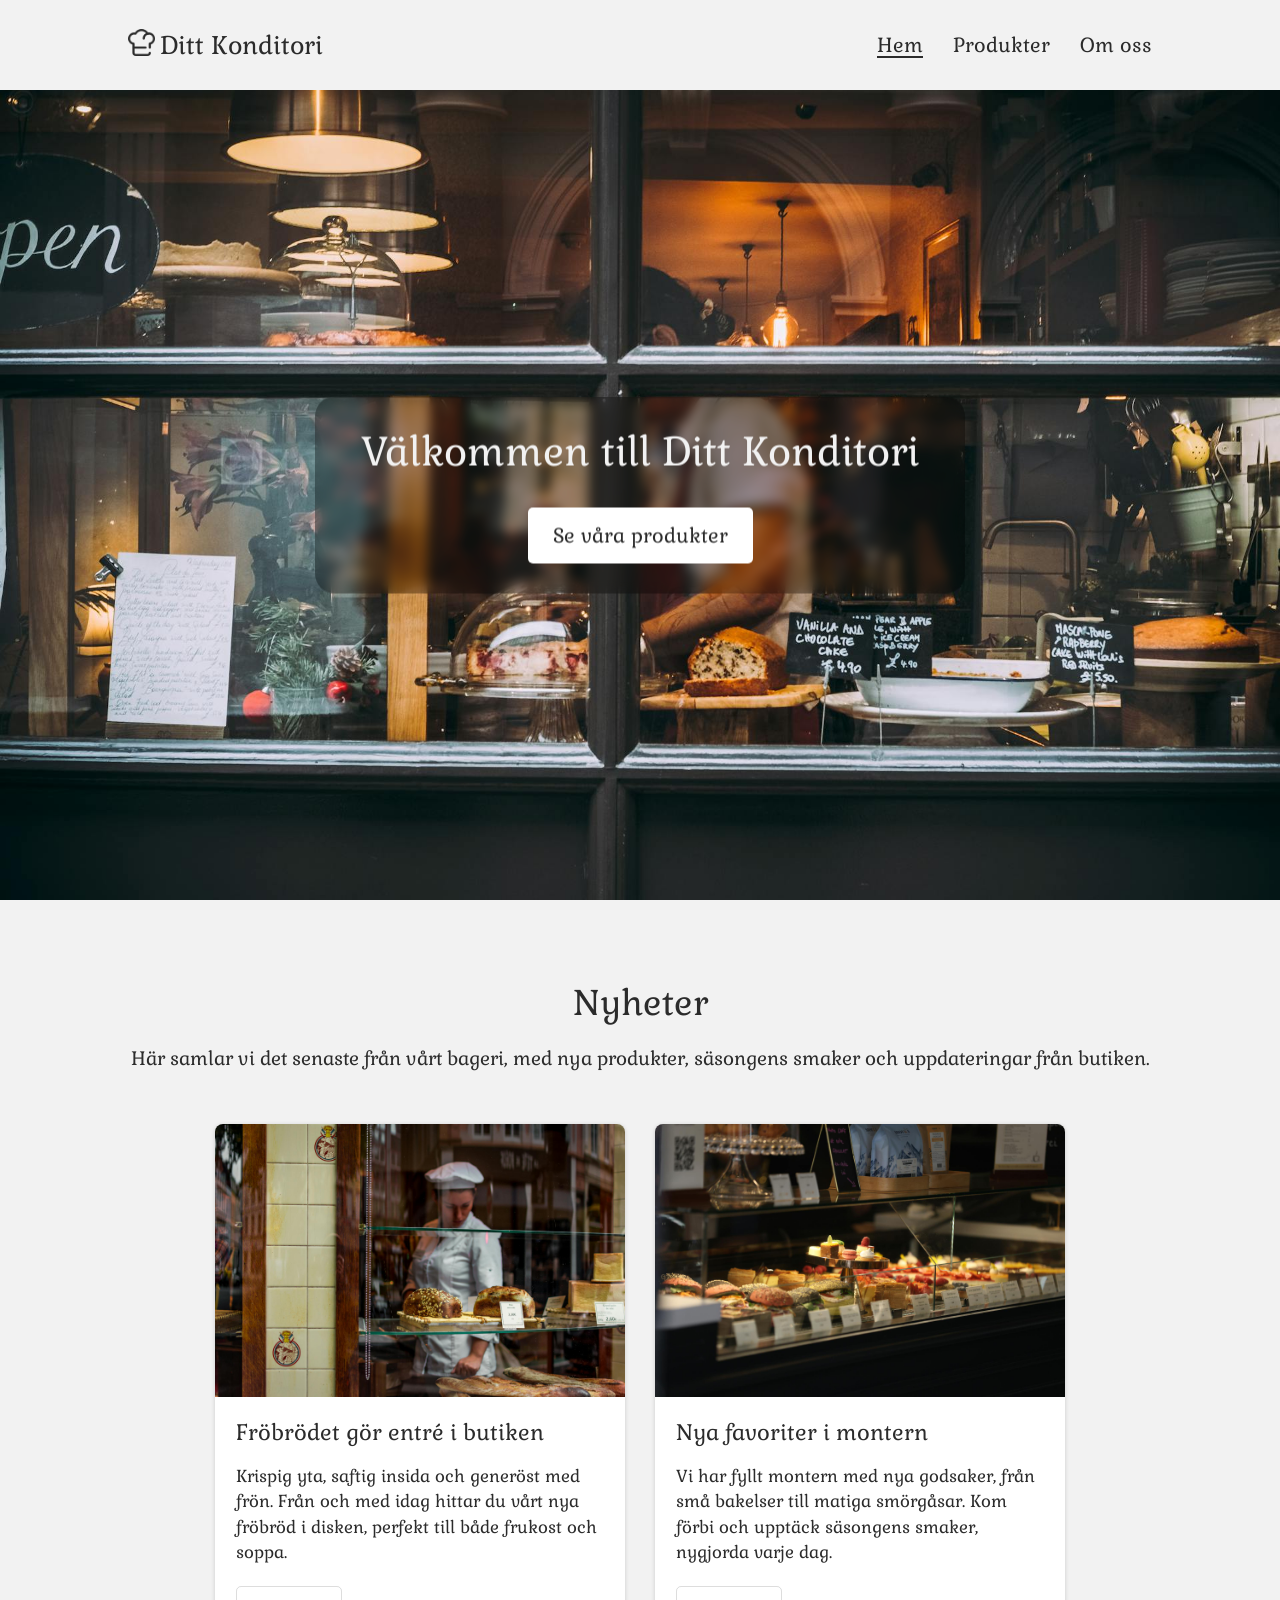
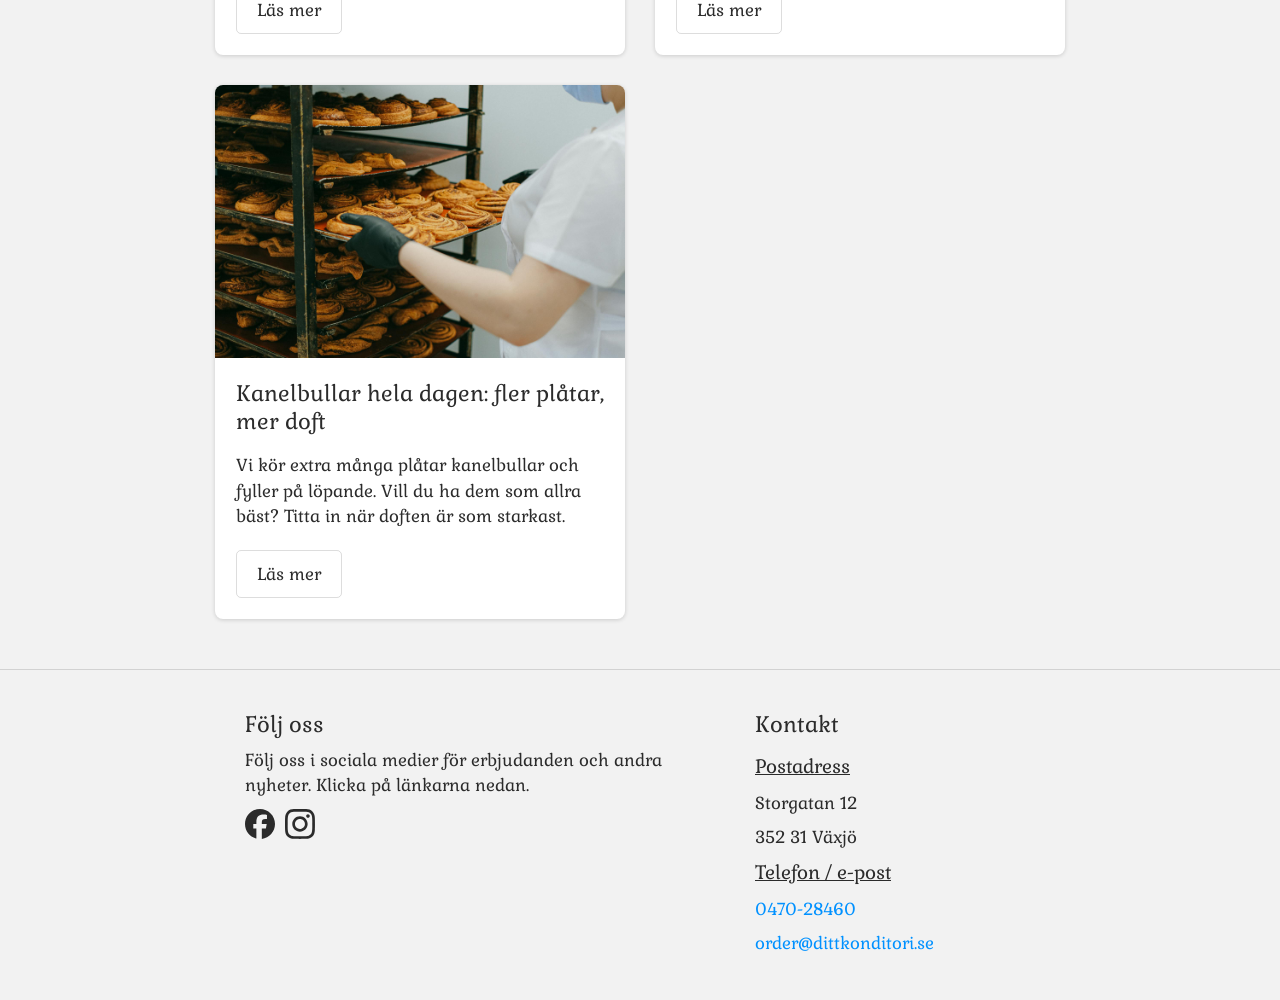
==== index.html @ 104e7aef "add homepage + nav + footer styling and image assets" ====
<!DOCTYPE html>
<html lang="sv">
  <head>
    <meta charset="UTF-8" />
    <meta name="viewport" content="width=device-width, initial-scale=1.0" />
    <link rel="preconnect" href="https://fonts.googleapis.com" />
    <link rel="preconnect" href="https://fonts.gstatic.com" crossorigin />
    <link
      href="https://fonts.googleapis.com/css2?family=Gabriela&display=swap"
      rel="stylesheet"
    />
    <link rel="stylesheet" href="style.css" />
    <title>Ditt Konditori</title>
  </head>
  <body>
    <header>
      <a class="link-animation" id="logo" href=".">
        <img src="images/logo.png" alt="Kockhatt logga" />
        Ditt Konditori
      </a>
      <nav>
        <ul>
          <li><a class="link-animation active" href=".">Hem</a></li>
          <li><a class="link-animation" href="produkter/">Produkter</a></li>
          <li><a class="link-animation" href="om-oss/">Om oss</a></li>
        </ul>
      </nav>
    </header>
    <main>
      <section id="hero">
        <div class="cta">
          <h1>Välkommen till Ditt Konditori</h1>
          <a href="produkter/">Se våra produkter</a>
        </div>
        <img
          src="images/hero.jpg"
          alt="Konditoriets skyltfönster med varm belysning, personal bakom disken och kakor samt bakverk på fat med prisskyltar."
        />
      </section>
      <section id="news">
        <div class="news-title">
          <h2>Nyheter</h2>
          <p class="subheading">
            Här samlar vi det senaste från vårt bageri, med nya produkter,
            säsongens smaker och uppdateringar från butiken.
          </p>
        </div>
        <div class="news-container">
          <article>
            <img
              src="/images/news-1.jpg"
              alt="Bagare bakom glasruta i konditoriets fönster med bröd och baguetter i förgrunden."
            />
            <div class="article-content-wrapper">
              <h3>Fröbrödet gör entré i butiken</h3>
              <p>
                Krispig yta, saftig insida och generöst med frön. Från och med
                idag hittar du vårt nya fröbröd i disken, perfekt till både
                frukost och soppa.
              </p>
              <a href="#">Läs mer</a>
            </div>
          </article>
          <article>
            <img
              src="/images/news-2.jpg"
              alt="Konditorimonter med bakelser, smörgåsar och tårtbitar, med små prisskyltar framför."
            />
            <div class="article-content-wrapper">
              <h3>Nya favoriter i montern</h3>
              <p>
                Vi har fyllt montern med nya godsaker, från små bakelser till
                matiga smörgåsar. Kom förbi och upptäck säsongens smaker,
                nygjorda varje dag.
              </p>
              <a href="#">Läs mer</a>
            </div>
          </article>
          <article>
            <img
              src="/images/news-3.jpg"
              alt="Bagare med handske hanterar nygräddade kanelbullar på plåtar i ett bakställ."
            />
            <div class="article-content-wrapper">
              <h3>Kanelbullar hela dagen: fler plåtar, mer doft</h3>
              <p>
                Vi kör extra många plåtar kanelbullar och fyller på löpande.
                Vill du ha dem som allra bäst? Titta in när doften är som
                starkast.
              </p>
              <a href="#">Läs mer</a>
            </div>
          </article>
        </div>
      </section>
    </main>
    <div class="footer-wrapper">
      <footer>
        <section id="follow-us">
          <h3>Följ oss</h3>
          <p>
            Följ oss i sociala medier för erbjudanden och andra nyheter. Klicka
            på länkarna nedan.
          </p>
          <ul>
            <li>
              <a class="social-icon" href="#"
                ><svg xmlns="http://www.w3.org/2000/svg" viewBox="0 0 512 512">
                  <!--!Font Awesome Free v7.1.0 by @fontawesome - https://fontawesome.com License - https://fontawesome.com/license/free Copyright 2025 Fonticons, Inc.-->
                  <path
                    d="M512 256C512 114.6 397.4 0 256 0S0 114.6 0 256C0 376 82.7 476.8 194.2 504.5l0-170.3-52.8 0 0-78.2 52.8 0 0-33.7c0-87.1 39.4-127.5 125-127.5 16.2 0 44.2 3.2 55.7 6.4l0 70.8c-6-.6-16.5-1-29.6-1-42 0-58.2 15.9-58.2 57.2l0 27.8 83.6 0-14.4 78.2-69.3 0 0 175.9C413.8 494.8 512 386.9 512 256z"
                  />
                </svg>
              </a>
            </li>
            <li>
              <a class="social-icon" href="#"
                ><svg viewBox="0 0 449 449" xmlns="http://www.w3.org/2000/svg">
                  <path
                    d="M224.175 109.175C160.675 108.975 109.075 160.375 108.875 223.875C108.675 287.375 160.075 338.975 223.575 339.175C287.075 339.375 338.675 287.975 338.875 224.475C339.075 160.975 287.675 109.375 224.175 109.175ZM223.575 149.575C264.775 149.375 298.275 182.675 298.475 223.875C298.675 265.075 265.375 298.575 224.175 298.775C182.975 298.975 149.475 265.675 149.275 224.475C149.075 183.275 182.375 149.775 223.575 149.575ZM316.975 104.475C316.975 89.675 328.975 77.675 343.775 77.675C358.575 77.675 370.575 89.675 370.575 104.475C370.575 119.275 358.575 131.275 343.775 131.275C328.975 131.275 316.975 119.275 316.975 104.475ZM446.675 131.675C444.975 95.775 436.775 63.975 410.475 37.775C384.275 11.575 352.475 3.375 316.575 1.575C279.575 -0.525 168.675 -0.525 131.675 1.575C95.875 3.275 64.075 11.475 37.775 37.675C11.475 63.875 3.375 95.675 1.575 131.575C-0.525 168.575 -0.525 279.475 1.575 316.475C3.275 352.375 11.475 384.175 37.775 410.375C64.075 436.575 95.775 444.775 131.675 446.575C168.675 448.675 279.575 448.675 316.575 446.575C352.475 444.875 384.275 436.675 410.475 410.375C436.675 384.175 444.875 352.375 446.675 316.475C448.775 279.475 448.775 168.675 446.675 131.675ZM398.875 356.175C391.075 375.775 375.975 390.875 356.275 398.775C326.775 410.475 256.775 407.775 224.175 407.775C191.575 407.775 121.475 410.375 92.075 398.775C72.475 390.975 57.375 375.875 49.475 356.175C37.775 326.675 40.475 256.675 40.475 224.075C40.475 191.475 37.875 121.375 49.475 91.975C57.275 72.375 72.375 57.275 92.075 49.375C121.575 37.675 191.575 40.375 224.175 40.375C256.775 40.375 326.875 37.775 356.275 49.375C375.875 57.175 390.975 72.275 398.875 91.975C410.575 121.475 407.875 191.475 407.875 224.075C407.875 256.675 410.575 326.775 398.875 356.175Z"
                  />
                </svg>
              </a>
            </li>
          </ul>
        </section>
        <section id="contact-us">
          <h3>Kontakt</h3>
          <p class="subheading">Postadress</p>
          <p>Storgatan 12</p>
          <p>352 31 Växjö</p>
          <p class="subheading">Telefon / e-post</p>
          <p><a href="tel:0470-28460">0470-28460</a></p>
          <p>
            <a href="mailto:order@dittkonditori.se">order@dittkonditori.se</a>
          </p>
        </section>
      </footer>
    </div>
  </body>
</html>
---- style.css ----
:root {
  --color-light: hsl(0deg 0% 95%);
  --color-dark: hsl(0deg 0% 17%);
  --color-link: hsl(205.88, 100%, 50%);
  --color-black-a35: hsl(0deg 0% 0% / 0.35);
  --border-subtle: hsl(0deg 0% 17% / 0.16);
  --border-strong: hsl(0deg 0% 17% / 0.32);
  --card-shadow: hsl(0deg 0% 0% / 0.16) 0px 1px 4px;
  --font-h1: 4rem;
  --font-h2: 3.5rem;
  --font-h3: 2.2rem;
  --font-p: 1.7rem;
  --font-cta-btn: 2rem;
  --font-nav-a: 2rem;
  --font-subheading: 1.9rem;
}

/* Global styling */

* {
  margin: 0;
  padding: 0;
  box-sizing: border-box;
}

html {
  font-size: 62.5%;
}

body {
  background-color: var(--color-light);
  font-family: "Gabriela", serif;
}

h1,
h2,
h3,
h4 {
  font-weight: 400;
  color: var(--color-dark);
}

h1 {
  font-size: var(--font-h1);
}

h2 {
  font-size: var(--font-h2);
}

h3 {
  font-size: var(--font-h3);
}

h4 {
  font-size: var(--font-h4);
}

p {
  font-size: var(--font-p);
  color: var(--color-dark);
  line-height: 1.5;
}

a {
  text-decoration: none;
  color: var(--color-dark);
}

img {
  pointer-events: none;
  user-select: none;
  display: block;
}

.subheading {
  font-size: var(--font-subheading);
}

.link-animation::after {
  content: "";
  position: absolute;
  bottom: 0;
  left: 0;
  width: 100%;
  height: 0.1em;
  background-color: var(--color-dark);
  opacity: 0;
  transition: all 0.2s;
}

.link-animation:hover::after {
  opacity: 1;
  transform: translate3d(0, 0.2em, 0);
}

.link-animation.active::after {
  opacity: 1;
}

header {
  width: 80%;
  min-height: 10svh;
  margin: auto;
  padding-block: 1.5rem;
  display: flex;
  flex-wrap: wrap;
  gap: 2rem;

  #logo {
    display: flex;
    align-items: center;
    gap: 0.5rem;
    flex: 1;
    font-size: 2.5rem;
    white-space: nowrap;

    img {
      width: 2.7rem;
      height: 2.7rem;
      margin-bottom: 0.5rem;
    }
  }
}

nav {
  margin: auto;

  ul {
    display: flex;
    justify-content: center;
    gap: 3rem;
  }

  li {
    list-style-type: none;
  }

  a {
    position: relative;
    font-size: var(--font-nav-a);
  }
}

.footer-wrapper {
  color: var(--color-light);
  border-top: 0.1rem solid var(--border-subtle);
}

footer {
  width: 80%;
  max-width: 137rem;
  margin: auto;
  padding: 4rem;
  display: flex;
  justify-content: center;
  flex-wrap: wrap;
  gap: 3rem 6rem;

  section {
    flex: 1 1 28rem;
  }

  h3 {
    margin-bottom: 1rem;
  }

  #follow-us {
    max-width: 45rem;
    p {
      margin-bottom: 1rem;
    }

    ul {
      display: flex;
      gap: 1rem;
    }

    li {
      list-style-type: none;
    }

    svg {
      width: 3rem;
      height: 3rem;
      fill: var(--color-dark);
    }
  }

  #contact-us {
    max-width: 28rem;

    .subheading {
      text-decoration: underline;
    }

    p {
      line-height: 2;
    }

    a {
      color: var(--color-link);

      &:hover {
        text-decoration: underline;
      }
    }
  }
}

/* Homepage styling */

#hero {
  position: relative;
  height: 90svh;
  margin-bottom: 8rem;

  .cta {
    position: absolute;
    top: 50%;
    left: 50%;
    transform: translate(-50%, -50%);
    max-width: 65rem;
    width: 90%;
    padding: 3rem;
    text-align: center;
    border-radius: 2rem;
    background: var(--color-black-a35);
    backdrop-filter: blur(6px) saturate(130%);
  }

  h1 {
    margin-bottom: 3rem;
    color: var(--color-light);
  }

  a {
    display: inline-block;
    padding: 1.5rem 2.5rem;
    background-color: white;
    border-radius: 0.5rem;
    font-size: var(--font-cta-btn);
    transition: all 0.2s ease;

    &:hover {
      background-color: var(--color-light);
    }
  }

  img {
    width: 100%;
    height: 100%;
    object-fit: cover;
  }
}

#news {
  width: 80%;
  margin: auto;
  margin-bottom: 5rem;
  display: flex;
  flex-direction: column;
  align-items: center;
  justify-content: center;

  .news-title {
    text-align: center;

    h2 {
      margin-bottom: 2rem;
    }

    p {
      margin-bottom: 5rem;
    }
  }

  .news-container {
    width: 100%;
    display: grid;
    grid-template-columns: repeat(auto-fit, minmax(20rem, 41rem));
    justify-content: center;
    gap: 3rem;
  }

  article {
    background-color: white;
    border-radius: 0.8rem;
    overflow: hidden;
    transition: all 0.2s ease;
    box-shadow: var(--card-shadow);
  }

  .article-content-wrapper {
    padding: 2.1rem;
  }

  img {
    width: 100%;
    object-fit: cover;
  }

  h3 {
    margin-bottom: 1.8rem;
  }

  p {
    margin-bottom: 2rem;
    line-height: 1.5;
  }

  a {
    display: inline-block;
    padding: 1.2rem 2rem;
    font-size: var(--font-p);
    border: 0.1rem solid var(--border-subtle);
    border-radius: 0.5rem;
    transition: all 0.2s ease;

    &:hover {
      background-color: var(--color-light);
      border-color: var(--border-strong);
    }
  }
}

/* Media queries */

@media only screen and (max-width: 874px) {
  footer {
    justify-content: flex-start;
  }
}

@media only screen and (max-width: 610px) {
  header #logo {
    justify-content: center;
  }
}

@media only screen and (max-width: 480px) {
  :root {
    --font-h1: 3.5rem;
    --font-h2: 3rem;
    --font-h3: 2rem;
    --font-p: 1.5rem;
    --font-cta-btn: 1.7rem;
    --font-nav-a: 1.7rem;
    --font-subheading: 1.7rem;
  }

  footer {
    #follow-us {
      svg {
        width: 2.4rem;
        height: 2.4rem;
      }
    }
  }
}
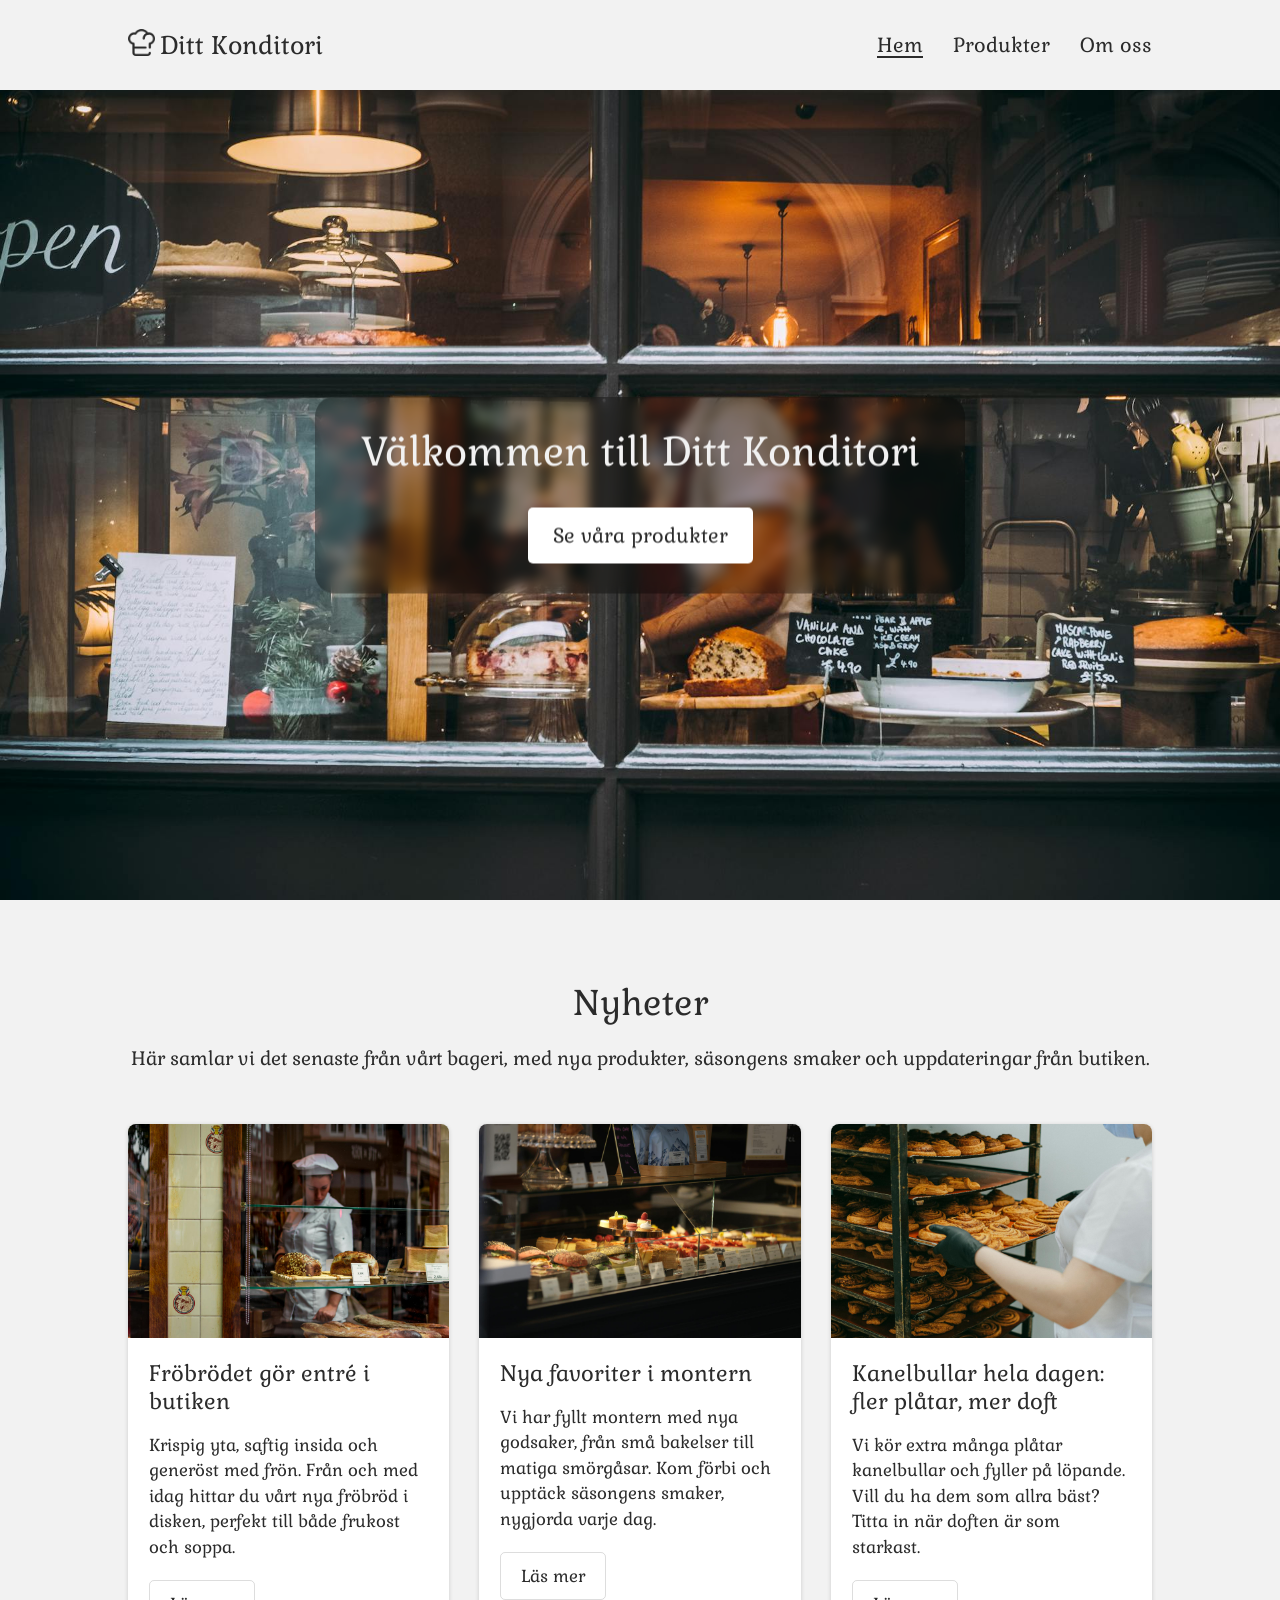
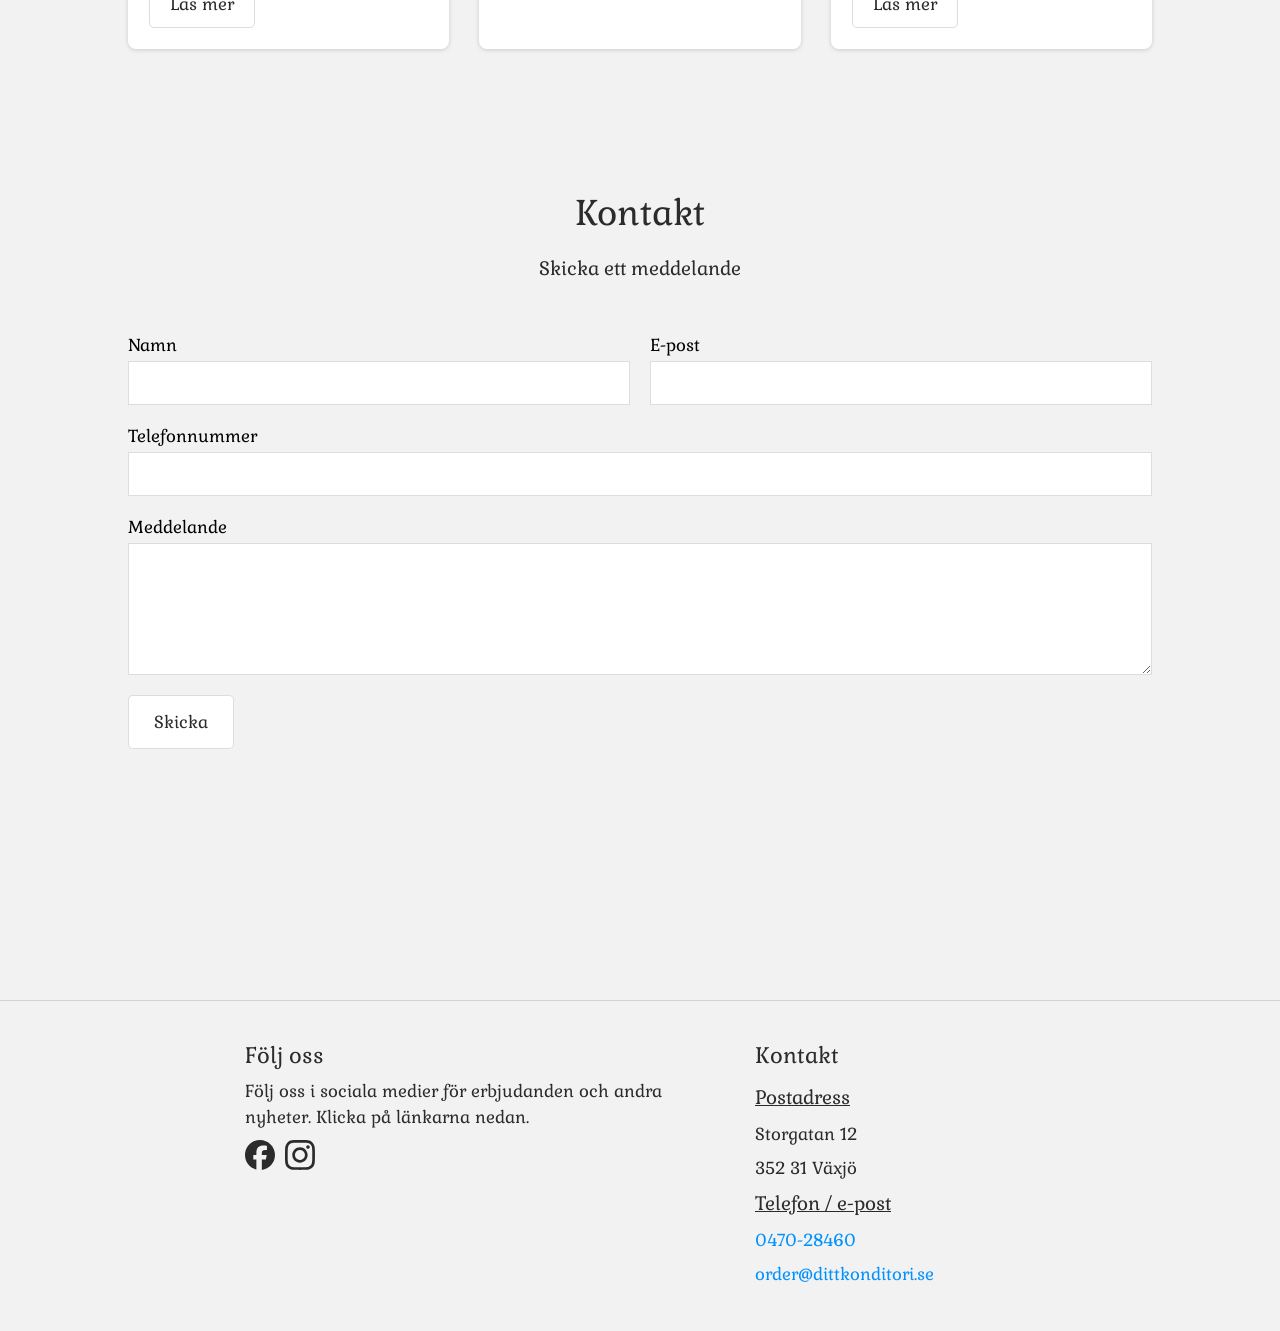
==== commit 2c8cbbaa: "add contact form to homepage + minor styling changes" ====
--- a/index.html
+++ b/index.html
@@ -93,6 +93,33 @@
           </article>
         </div>
       </section>
+      <section id="contact">
+        <div class="contact-title">
+          <h2>Kontakt</h2>
+          <p class="subheading">Skicka ett meddelande</p>
+        </div>
+        <form>
+          <div class="input-container">
+            <div class="input-wrapper">
+              <label for="name">Namn</label>
+              <input type="text" id="name" name="name" />
+            </div>
+            <div class="input-wrapper">
+              <label for="email">E-post</label>
+              <input type="text" id="email" name="email" />
+            </div>
+          </div>
+          <div class="input-wrapper">
+            <label for="phone">Telefonnummer</label>
+            <input type="text" id="phone" name="phone" />
+          </div>
+          <div class="input-wrapper">
+            <label for="message">Meddelande</label>
+            <textarea id="message" name="message" rows="5" cols="33"></textarea>
+          </div>
+          <button type="submit">Skicka</button>
+        </form>
+      </section>
     </main>
     <div class="footer-wrapper">
       <footer>
--- a/style.css
+++ b/style.css
@@ -6,6 +6,7 @@
   --border-subtle: hsl(0deg 0% 17% / 0.16);
   --border-strong: hsl(0deg 0% 17% / 0.32);
   --card-shadow: hsl(0deg 0% 0% / 0.16) 0px 1px 4px;
+  --font-logo: 2.5rem;
   --font-h1: 4rem;
   --font-h2: 3.5rem;
   --font-h3: 2.2rem;
@@ -64,6 +65,23 @@
 
 a {
   text-decoration: none;
+  color: var(--color-dark);
+}
+
+label,
+input,
+textarea,
+button[type="submit"] {
+  font-family: "Gabriela", serif;
+  font-size: var(--font-p);
+}
+
+input,
+textarea {
+  padding: 1rem;
+}
+
+button {
   color: var(--color-dark);
 }
 
@@ -104,15 +122,15 @@
   margin: auto;
   padding-block: 1.5rem;
   display: flex;
+  align-items: center;
+  justify-content: space-between;
   flex-wrap: wrap;
   gap: 2rem;
 
   #logo {
     display: flex;
-    align-items: center;
     gap: 0.5rem;
-    flex: 1;
-    font-size: 2.5rem;
+    font-size: var(--font-logo);
     white-space: nowrap;
 
     img {
@@ -124,8 +142,6 @@
 }
 
 nav {
-  margin: auto;
-
   ul {
     display: flex;
     justify-content: center;
@@ -256,12 +272,12 @@
 
 #news {
   width: 80%;
+  max-width: 130rem;
+  min-height: 90svh;
   margin: auto;
-  margin-bottom: 5rem;
+  padding-bottom: 5rem;
   display: flex;
   flex-direction: column;
-  align-items: center;
-  justify-content: center;
 
   .news-title {
     text-align: center;
@@ -278,7 +294,7 @@
   .news-container {
     width: 100%;
     display: grid;
-    grid-template-columns: repeat(auto-fit, minmax(20rem, 41rem));
+    grid-template-columns: repeat(auto-fit, minmax(30rem, 1fr));
     justify-content: center;
     gap: 3rem;
   }
@@ -324,6 +340,72 @@
   }
 }
 
+#contact {
+  width: 80%;
+  max-width: 130rem;
+  min-height: 90svh;
+  margin: auto;
+  padding-bottom: 5rem;
+  display: flex;
+  flex-direction: column;
+
+  .contact-title {
+    text-align: center;
+
+    h2 {
+      margin-bottom: 2rem;
+    }
+
+    p {
+      margin-bottom: 5rem;
+    }
+  }
+
+  form {
+    width: 100%;
+    display: flex;
+    flex-direction: column;
+    gap: 2rem;
+
+    .input-container {
+      display: flex;
+      flex-wrap: wrap;
+      gap: 2rem;
+    }
+
+    .input-wrapper {
+      display: flex;
+      flex-direction: column;
+      flex: 1;
+      gap: 0.5rem;
+    }
+
+    input,
+    textarea {
+      border: 0.1rem solid var(--border-subtle);
+
+      &:hover {
+        border-color: var(--border-strong);
+      }
+    }
+
+    button {
+      align-self: flex-start;
+      padding: 1.5rem 2.5rem;
+      background-color: white;
+      border: 0.1rem solid var(--border-subtle);
+      border-radius: 0.5rem;
+      transition: all 0.2s ease;
+      cursor: pointer;
+
+      &:hover {
+        background-color: var(--color-light);
+        border-color: var(--border-strong);
+      }
+    }
+  }
+}
+
 /* Media queries */
 
 @media only screen and (max-width: 874px) {
@@ -333,7 +415,7 @@
 }
 
 @media only screen and (max-width: 610px) {
-  header #logo {
+  header {
     justify-content: center;
   }
 }
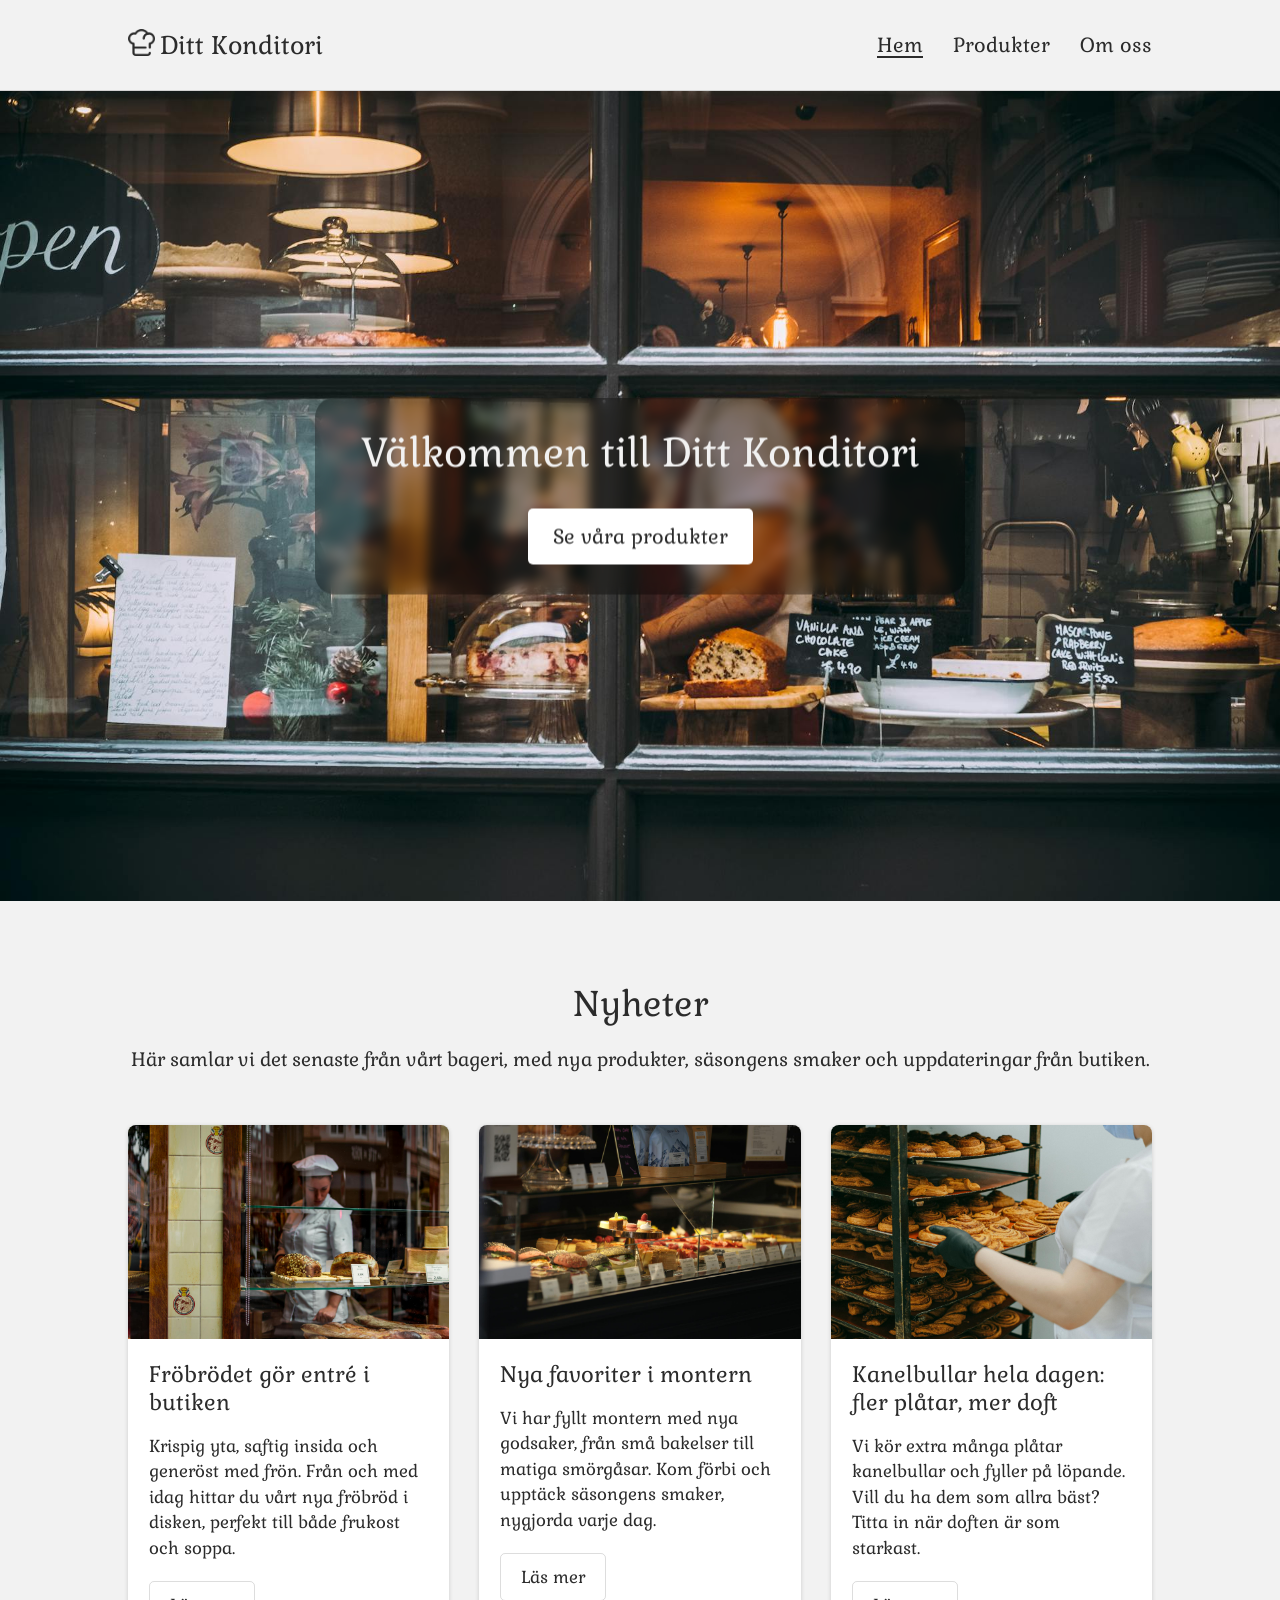
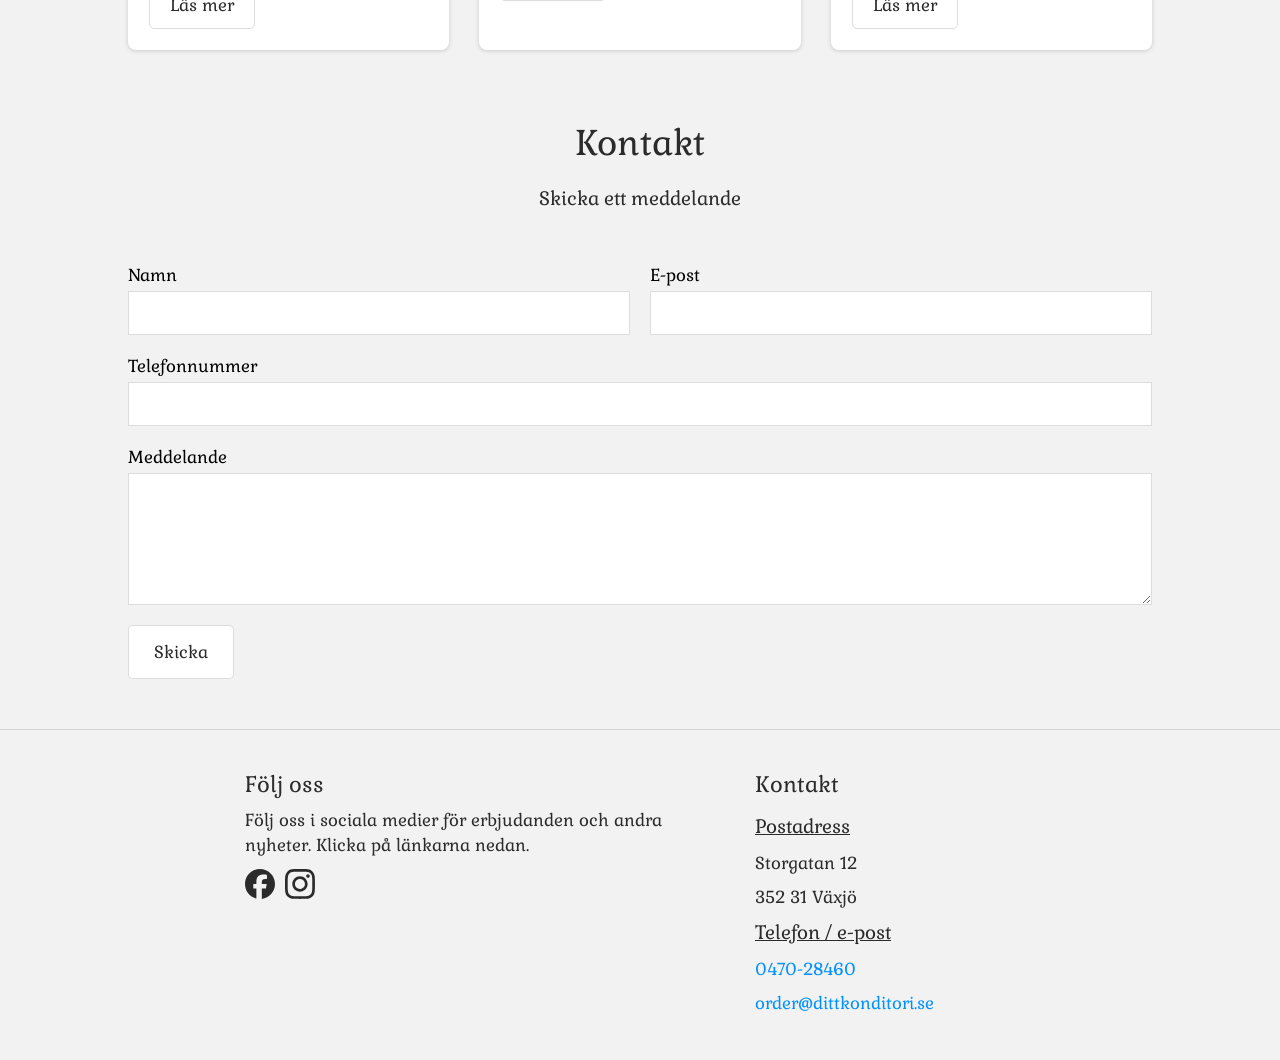
==== commit d914760d: "add about page styling and image assets" ====
--- a/index.html
+++ b/index.html
@@ -13,19 +13,21 @@
     <title>Ditt Konditori</title>
   </head>
   <body>
-    <header>
-      <a class="link-animation" id="logo" href=".">
-        <img src="images/logo.png" alt="Kockhatt logga" />
-        Ditt Konditori
-      </a>
-      <nav>
-        <ul>
-          <li><a class="link-animation active" href=".">Hem</a></li>
-          <li><a class="link-animation" href="produkter/">Produkter</a></li>
-          <li><a class="link-animation" href="om-oss/">Om oss</a></li>
-        </ul>
-      </nav>
-    </header>
+    <div class="header-wrapper">
+      <header>
+        <a class="link-animation" id="logo" href=".">
+          <img src="images/logo.png" alt="Kockhatt logga" />
+          Ditt Konditori
+        </a>
+        <nav>
+          <ul>
+            <li><a class="link-animation active" href=".">Hem</a></li>
+            <li><a class="link-animation" href="produkter/">Produkter</a></li>
+            <li><a class="link-animation" href="om-oss/">Om oss</a></li>
+          </ul>
+        </nav>
+      </header>
+    </div>
     <main>
       <section id="hero">
         <div class="cta">
--- a/style.css
+++ b/style.css
@@ -95,6 +95,10 @@
   font-size: var(--font-subheading);
 }
 
+.bold {
+  font-weight: 700;
+}
+
 .link-animation::after {
   content: "";
   position: absolute;
@@ -114,6 +118,10 @@
 
 .link-animation.active::after {
   opacity: 1;
+}
+
+.header-wrapper {
+  border-bottom: 0.1rem solid var(--border-subtle);
 }
 
 header {
@@ -273,9 +281,8 @@
 #news {
   width: 80%;
   max-width: 130rem;
-  min-height: 90svh;
   margin: auto;
-  padding-bottom: 5rem;
+  padding-bottom: 7rem;
   display: flex;
   flex-direction: column;
 
@@ -343,7 +350,6 @@
 #contact {
   width: 80%;
   max-width: 130rem;
-  min-height: 90svh;
   margin: auto;
   padding-bottom: 5rem;
   display: flex;
@@ -406,7 +412,68 @@
   }
 }
 
+/* Om oss page styling */
+
+#about {
+  width: 80%;
+  max-width: 130rem;
+  min-height: 90svh;
+  margin: auto;
+  padding-block: 5rem;
+  display: flex;
+  flex-direction: column;
+
+  .about-title {
+    text-align: center;
+
+    h1 {
+      margin-bottom: 2rem;
+    }
+
+    p {
+      margin-bottom: 5rem;
+    }
+  }
+
+  section {
+    display: flex;
+    flex-wrap: wrap;
+    align-items: center;
+    gap: 5rem 10rem;
+
+    .content-wrapper {
+      flex: 1 1 40rem;
+    }
+
+    h2 {
+      margin-bottom: 2rem;
+    }
+
+    img {
+      width: 40rem;
+    }
+  }
+
+  #about-company {
+    flex-wrap: wrap-reverse;
+  }
+
+  #about-cristian {
+    flex-wrap: wrap-reverse;
+  }
+}
+
 /* Media queries */
+
+@media only screen and (max-width: 1124px) {
+  #about {
+    padding-bottom: 0;
+    section {
+      justify-content: center;
+      margin-bottom: 5rem;
+    }
+  }
+}
 
 @media only screen and (max-width: 874px) {
   footer {
@@ -419,6 +486,8 @@
     justify-content: center;
   }
 }
+
+/* Mobile */
 
 @media only screen and (max-width: 480px) {
   :root {
@@ -431,6 +500,14 @@
     --font-subheading: 1.7rem;
   }
 
+  #about {
+    section {
+      img {
+        width: 30rem;
+      }
+    }
+  }
+
   footer {
     #follow-us {
       svg {
